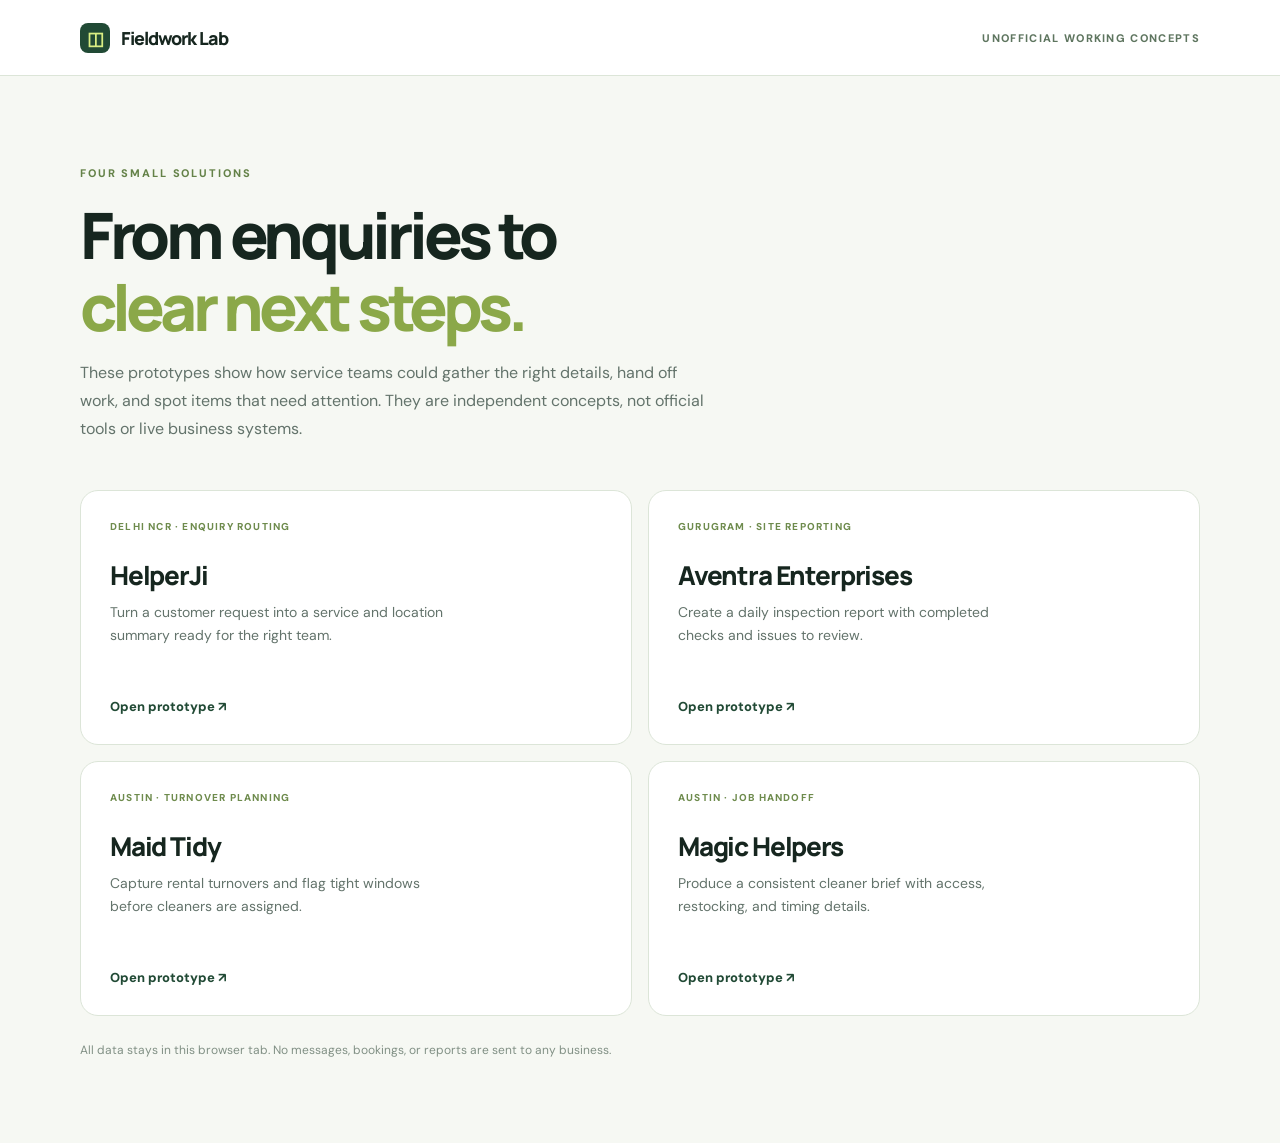
==== index.html @ 58a99dc4 "Build service operations prototypes" ====
<!doctype html><html lang="en"><head><meta charset="utf-8"><meta name="viewport" content="width=device-width,initial-scale=1"><meta name="robots" content="noindex"><title>Service operations concepts</title><link rel="stylesheet" href="style.css"></head><body><header class="top"><div class="shell nav"><a class="logo" href="index.html"><span class="logo-icon">◫</span> Fieldwork Lab</a><span class="top-tag">UNOFFICIAL WORKING CONCEPTS</span></div></header><main class="shell home"><span class="eyebrow">FOUR SMALL SOLUTIONS</span><h1>From enquiries to<br><em>clear next steps.</em></h1><p class="lede">These prototypes show how service teams could gather the right details, hand off work, and spot items that need attention. They are independent concepts, not official tools or live business systems.</p><div class="card-grid"><a class="card" href="helperji.html"><span class="pill">DELHI NCR · ENQUIRY ROUTING</span><h2>HelperJi</h2><p>Turn a customer request into a service and location summary ready for the right team.</p><span class="card-link">Open prototype ↗</span></a><a class="card" href="aventra.html"><span class="pill">GURUGRAM · SITE REPORTING</span><h2>Aventra Enterprises</h2><p>Create a daily inspection report with completed checks and issues to review.</p><span class="card-link">Open prototype ↗</span></a><a class="card" href="maidtidy.html"><span class="pill">AUSTIN · TURNOVER PLANNING</span><h2>Maid Tidy</h2><p>Capture rental turnovers and flag tight windows before cleaners are assigned.</p><span class="card-link">Open prototype ↗</span></a><a class="card" href="magichelpers.html"><span class="pill">AUSTIN · JOB HANDOFF</span><h2>Magic Helpers</h2><p>Produce a consistent cleaner brief with access, restocking, and timing details.</p><span class="card-link">Open prototype ↗</span></a></div><p class="fine">All data stays in this browser tab. No messages, bookings, or reports are sent to any business.</p></main></body></html>
---- style.css ----
@import url('https://fonts.googleapis.com/css2?family=DM+Sans:wght@400;500;600;700&family=Manrope:wght@400;500;600;700;800&display=swap');
:root{--ink:#16261f;--muted:#63736b;--bg:#f6f8f3;--line:#dce5d8;--green:#214a35;--lime:#d9ee83}*{box-sizing:border-box}body{margin:0;background:var(--bg);color:var(--ink);font-family:'DM Sans',Arial,sans-serif}a{text-decoration:none;color:inherit}.shell{width:min(1120px,calc(100% - 40px));margin:auto}.top{background:#fff;border-bottom:1px solid var(--line)}.nav{height:75px;display:flex;align-items:center;justify-content:space-between}.logo{font:800 18px 'Manrope',sans-serif;letter-spacing:-.06em}.logo-icon{display:inline-grid;place-items:center;background:var(--green);color:var(--lime);width:30px;height:30px;border-radius:8px;margin-right:8px;letter-spacing:0}.top-tag,.back{font-size:11px;font-weight:800;letter-spacing:.12em;color:#5e755f}.back:hover{text-decoration:underline}.home{padding:85px 0 70px}.eyebrow{font-size:11px;font-weight:800;letter-spacing:.17em;color:#648248}.home h1,.intro h1{font:800 clamp(40px,5vw,67px)/1.12 'Manrope',sans-serif;letter-spacing:-.067em;margin:17px 0}.home h1 em,.intro h1 em{font-style:normal;color:#8ba849}.lede,.intro p{font-size:16px;line-height:1.75;color:var(--muted);max-width:630px}.card-grid{display:grid;grid-template-columns:repeat(2,1fr);gap:16px;margin-top:47px}.card{display:flex;flex-direction:column;background:white;border:1px solid var(--line);border-radius:18px;min-height:255px;padding:29px;transition:transform .15s,box-shadow .15s}.card:hover{transform:translateY(-3px);box-shadow:0 18px 40px #203a2520}.pill{font-size:10px;font-weight:800;letter-spacing:.12em;color:#6e8b4d}.card h2{font:800 26px 'Manrope',sans-serif;letter-spacing:-.045em;margin:24px 0 8px}.card p{font-size:14px;line-height:1.6;color:var(--muted);margin:0;max-width:350px}.card-link{font-size:13px;font-weight:800;color:var(--green);margin-top:auto;padding-top:25px}.fine{font-size:12px;line-height:1.6;color:#819085;margin-top:25px}.app{padding:65px 0 45px}.intro{margin-bottom:35px}.intro h1{font-size:clamp(37px,4.5vw,61px)}.intro p{margin:0}.workbench{display:grid;grid-template-columns:1fr 1fr;gap:18px;align-items:start}.panel{background:white;border:1px solid var(--line);border-radius:18px;padding:29px;min-height:555px;box-shadow:0 16px 40px #26402b08}.panel-head{display:flex;align-items:flex-start;gap:14px;border-bottom:1px solid var(--line);padding-bottom:23px;margin-bottom:25px}.step{display:grid;place-items:center;width:35px;height:35px;flex:none;border-radius:10px;background:#edf3df;color:#6e8b4d;font-weight:800;font-size:12px}.panel h2{font:800 21px 'Manrope',sans-serif;letter-spacing:-.04em;margin:0}.panel-head p{color:var(--muted);font-size:12px;margin:6px 0 0}.panel form{display:flex;flex-direction:column}.panel label{font-size:12px;font-weight:800;margin-bottom:8px}.panel input:not([type=checkbox]),.panel select,.panel textarea{font:14px 'DM Sans',Arial,sans-serif;color:var(--ink);width:100%;border:1px solid #d6e1d4;border-radius:9px;background:#fbfcf9;padding:12px 13px;margin-bottom:18px}.panel textarea{min-height:90px;resize:vertical}.panel input:focus,.panel select:focus,.panel textarea:focus{outline:2px solid #a6c277;outline-offset:1px}.form-row{display:grid;grid-template-columns:1fr 1fr;gap:14px}.form-row>div{display:flex;flex-direction:column}.primary,.secondary{font:800 13px 'DM Sans',Arial,sans-serif;border-radius:9px;padding:14px 18px;cursor:pointer}.primary{background:var(--green);color:white;border:1px solid var(--green);display:flex;justify-content:space-between;align-items:center}.primary:hover{background:#356149}.secondary{background:#f5f8ef;color:var(--green);border:1px solid #cfdfc0}.secondary:hover{background:#eaf2de}.empty{border:1px dashed #cbd9c7;background:#fbfcf9;border-radius:12px;min-height:320px;display:flex;flex-direction:column;align-items:center;justify-content:center;text-align:center;padding:25px}.empty-icon{font-size:33px;color:#85a65c;border-radius:15px;background:#eaf3d8;width:63px;height:63px;display:grid;place-items:center;margin-bottom:20px}.empty strong{font:800 17px 'Manrope',sans-serif}.empty p{font-size:13px;color:var(--muted);line-height:1.6;max-width:240px}.result[hidden],.empty[hidden],.secondary[hidden]{display:none}.result-kicker{color:#708d51;font-size:10px;font-weight:800;letter-spacing:.12em}.result h3{font:800 22px 'Manrope',sans-serif;letter-spacing:-.03em;margin:9px 0}.status{display:inline-block;background:#eff4df;color:#53723b;border-radius:50px;padding:8px 11px;font-size:12px;font-weight:800}.status.alert{background:#fff1dc;color:#976719}.divider{height:1px;background:var(--line);margin:24px 0}.result pre{white-space:pre-wrap;overflow-wrap:anywhere;font:13px/1.7 'DM Sans',Arial,sans-serif;color:#405148;background:#f8faf5;border:1px solid #e5ede0;border-radius:10px;padding:18px}.metric{display:flex;align-items:baseline;gap:10px}.metric strong{font:800 45px 'Manrope',sans-serif;letter-spacing:-.05em}.metric span{color:var(--muted);font-size:13px}.checklist{display:flex;flex-direction:column;gap:4px;margin-bottom:20px}.check{display:flex;align-items:center;gap:12px;background:#f8faf5;padding:12px;border-radius:8px;font-size:13px!important;font-weight:600!important;margin:0!important}.check input{accent-color:var(--green);width:16px;height:16px}.board{display:flex;flex-direction:column;gap:12px}.job-card{border:1px solid var(--line);border-radius:12px;padding:17px;background:#fbfcf9}.job-card h3{font:800 17px 'Manrope',sans-serif;margin:0 0 8px}.job-card p{font-size:12px;color:var(--muted);margin:5px 0}.job-card .status{margin-top:9px}.board+.secondary{margin-top:20px}@media(max-width:780px){.workbench,.card-grid{grid-template-columns:1fr}.panel{min-height:0}.home{padding-top:60px}.app{padding-top:48px}}@media(max-width:480px){.shell{width:calc(100% - 28px)}.top-tag{display:none}.panel{padding:20px}.form-row{grid-template-columns:1fr}.home h1,.intro h1{font-size:40px}}
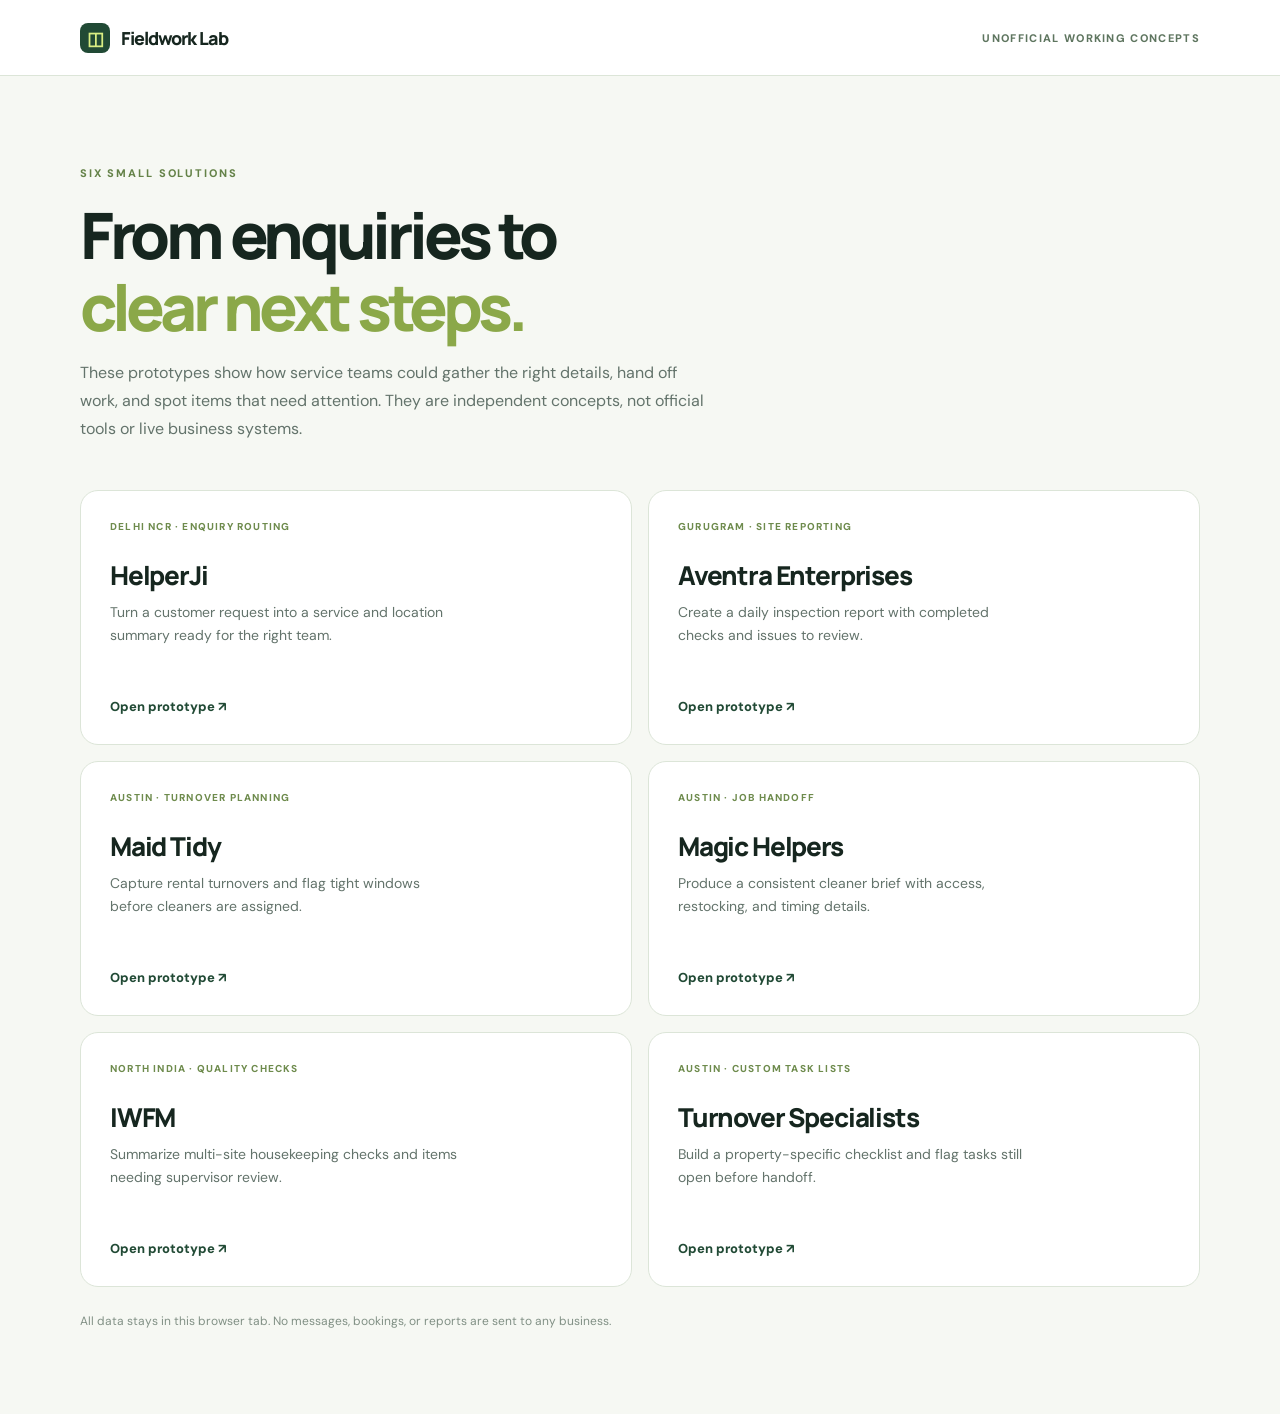
==== commit 6f0b4031: "Add site quality and custom turnover prototypes" ====
--- a/index.html
+++ b/index.html
@@ -1 +1 @@
-<!doctype html><html lang="en"><head><meta charset="utf-8"><meta name="viewport" content="width=device-width,initial-scale=1"><meta name="robots" content="noindex"><title>Service operations concepts</title><link rel="stylesheet" href="style.css"></head><body><header class="top"><div class="shell nav"><a class="logo" href="index.html"><span class="logo-icon">◫</span> Fieldwork Lab</a><span class="top-tag">UNOFFICIAL WORKING CONCEPTS</span></div></header><main class="shell home"><span class="eyebrow">FOUR SMALL SOLUTIONS</span><h1>From enquiries to<br><em>clear next steps.</em></h1><p class="lede">These prototypes show how service teams could gather the right details, hand off work, and spot items that need attention. They are independent concepts, not official tools or live business systems.</p><div class="card-grid"><a class="card" href="helperji.html"><span class="pill">DELHI NCR · ENQUIRY ROUTING</span><h2>HelperJi</h2><p>Turn a customer request into a service and location summary ready for the right team.</p><span class="card-link">Open prototype ↗</span></a><a class="card" href="aventra.html"><span class="pill">GURUGRAM · SITE REPORTING</span><h2>Aventra Enterprises</h2><p>Create a daily inspection report with completed checks and issues to review.</p><span class="card-link">Open prototype ↗</span></a><a class="card" href="maidtidy.html"><span class="pill">AUSTIN · TURNOVER PLANNING</span><h2>Maid Tidy</h2><p>Capture rental turnovers and flag tight windows before cleaners are assigned.</p><span class="card-link">Open prototype ↗</span></a><a class="card" href="magichelpers.html"><span class="pill">AUSTIN · JOB HANDOFF</span><h2>Magic Helpers</h2><p>Produce a consistent cleaner brief with access, restocking, and timing details.</p><span class="card-link">Open prototype ↗</span></a></div><p class="fine">All data stays in this browser tab. No messages, bookings, or reports are sent to any business.</p></main></body></html>
+<!doctype html><html lang="en"><head><meta charset="utf-8"><meta name="viewport" content="width=device-width,initial-scale=1"><meta name="robots" content="noindex"><title>Service operations concepts</title><link rel="stylesheet" href="style.css"></head><body><header class="top"><div class="shell nav"><a class="logo" href="index.html"><span class="logo-icon">◫</span> Fieldwork Lab</a><span class="top-tag">UNOFFICIAL WORKING CONCEPTS</span></div></header><main class="shell home"><span class="eyebrow">SIX SMALL SOLUTIONS</span><h1>From enquiries to<br><em>clear next steps.</em></h1><p class="lede">These prototypes show how service teams could gather the right details, hand off work, and spot items that need attention. They are independent concepts, not official tools or live business systems.</p><div class="card-grid"><a class="card" href="helperji.html"><span class="pill">DELHI NCR · ENQUIRY ROUTING</span><h2>HelperJi</h2><p>Turn a customer request into a service and location summary ready for the right team.</p><span class="card-link">Open prototype ↗</span></a><a class="card" href="aventra.html"><span class="pill">GURUGRAM · SITE REPORTING</span><h2>Aventra Enterprises</h2><p>Create a daily inspection report with completed checks and issues to review.</p><span class="card-link">Open prototype ↗</span></a><a class="card" href="maidtidy.html"><span class="pill">AUSTIN · TURNOVER PLANNING</span><h2>Maid Tidy</h2><p>Capture rental turnovers and flag tight windows before cleaners are assigned.</p><span class="card-link">Open prototype ↗</span></a><a class="card" href="magichelpers.html"><span class="pill">AUSTIN · JOB HANDOFF</span><h2>Magic Helpers</h2><p>Produce a consistent cleaner brief with access, restocking, and timing details.</p><span class="card-link">Open prototype ↗</span></a><a class="card" href="iwfm.html"><span class="pill">NORTH INDIA · QUALITY CHECKS</span><h2>IWFM</h2><p>Summarize multi-site housekeeping checks and items needing supervisor review.</p><span class="card-link">Open prototype ↗</span></a><a class="card" href="turnoverspecialists.html"><span class="pill">AUSTIN · CUSTOM TASK LISTS</span><h2>Turnover Specialists</h2><p>Build a property-specific checklist and flag tasks still open before handoff.</p><span class="card-link">Open prototype ↗</span></a></div><p class="fine">All data stays in this browser tab. No messages, bookings, or reports are sent to any business.</p></main></body></html>
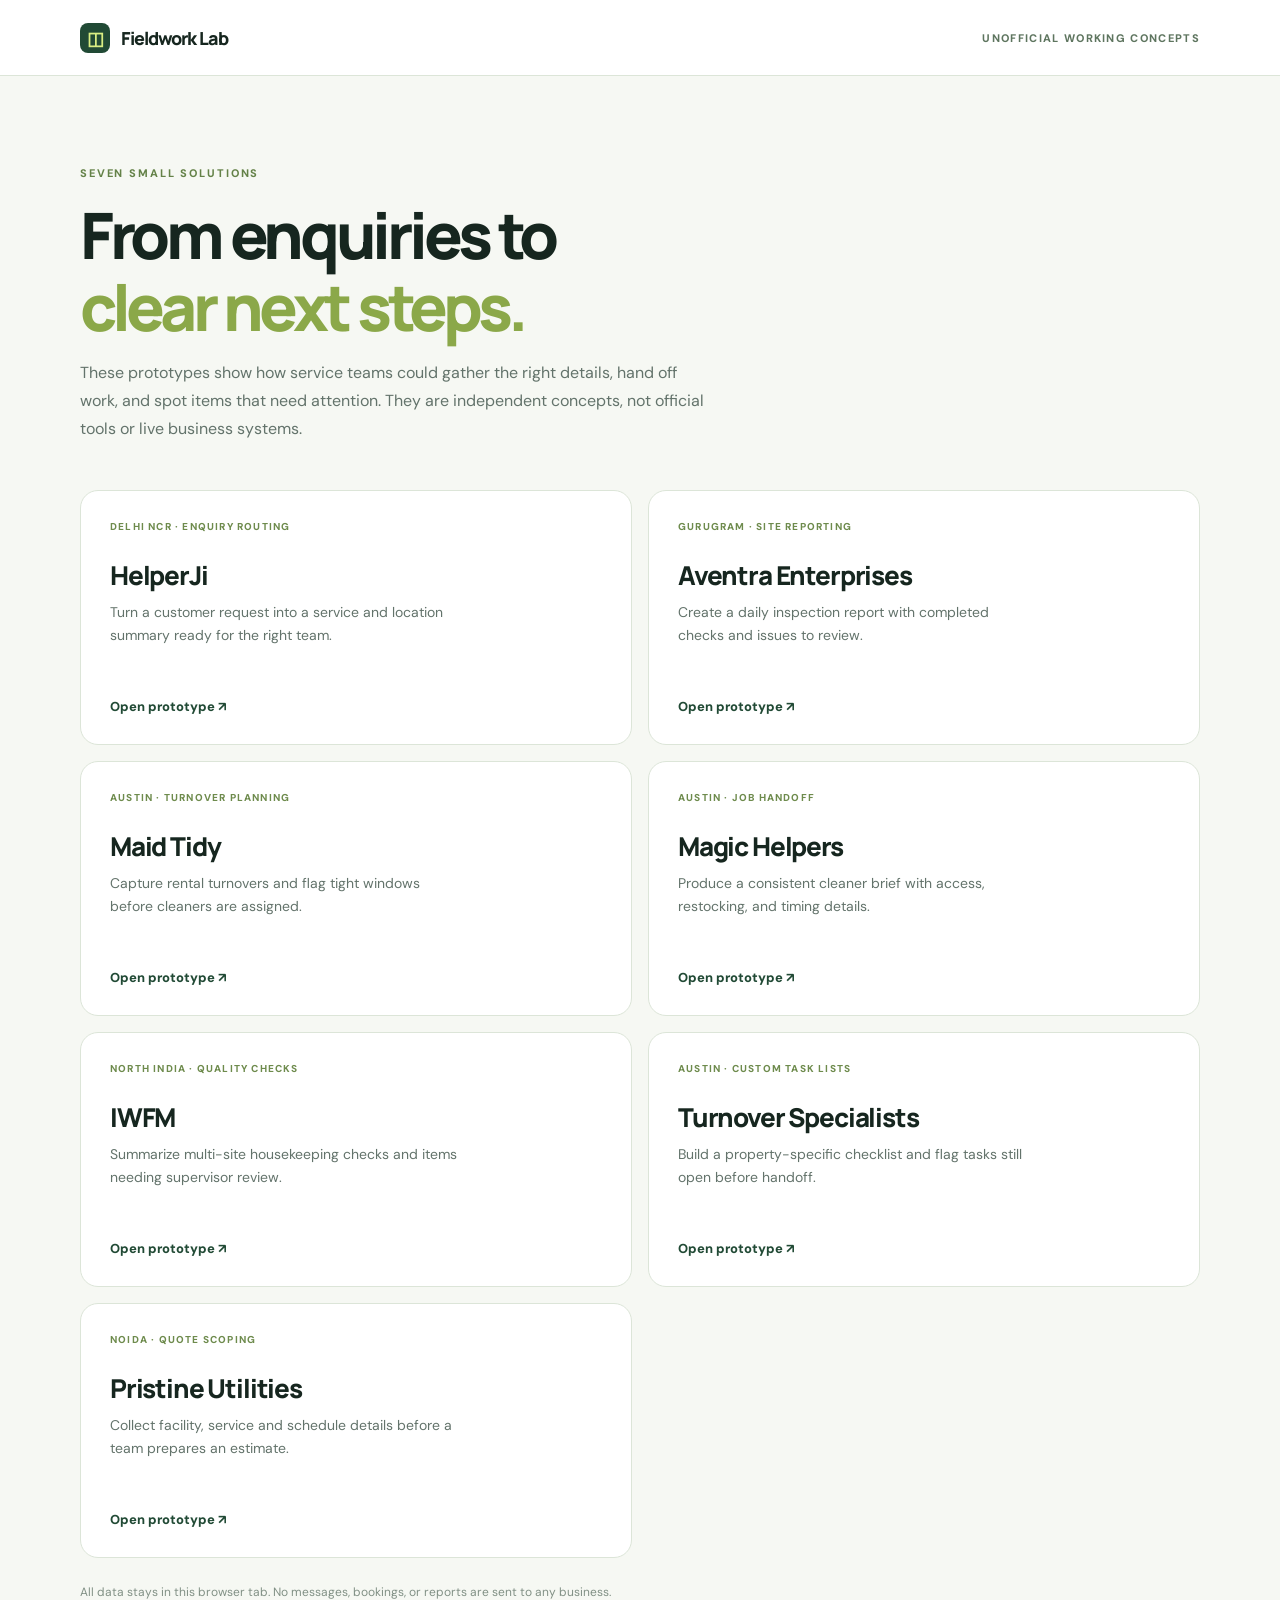
==== commit ede1d975: "Add facility quote scoping prototype" ====
--- a/index.html
+++ b/index.html
@@ -1 +1 @@
-<!doctype html><html lang="en"><head><meta charset="utf-8"><meta name="viewport" content="width=device-width,initial-scale=1"><meta name="robots" content="noindex"><title>Service operations concepts</title><link rel="stylesheet" href="style.css"></head><body><header class="top"><div class="shell nav"><a class="logo" href="index.html"><span class="logo-icon">◫</span> Fieldwork Lab</a><span class="top-tag">UNOFFICIAL WORKING CONCEPTS</span></div></header><main class="shell home"><span class="eyebrow">SIX SMALL SOLUTIONS</span><h1>From enquiries to<br><em>clear next steps.</em></h1><p class="lede">These prototypes show how service teams could gather the right details, hand off work, and spot items that need attention. They are independent concepts, not official tools or live business systems.</p><div class="card-grid"><a class="card" href="helperji.html"><span class="pill">DELHI NCR · ENQUIRY ROUTING</span><h2>HelperJi</h2><p>Turn a customer request into a service and location summary ready for the right team.</p><span class="card-link">Open prototype ↗</span></a><a class="card" href="aventra.html"><span class="pill">GURUGRAM · SITE REPORTING</span><h2>Aventra Enterprises</h2><p>Create a daily inspection report with completed checks and issues to review.</p><span class="card-link">Open prototype ↗</span></a><a class="card" href="maidtidy.html"><span class="pill">AUSTIN · TURNOVER PLANNING</span><h2>Maid Tidy</h2><p>Capture rental turnovers and flag tight windows before cleaners are assigned.</p><span class="card-link">Open prototype ↗</span></a><a class="card" href="magichelpers.html"><span class="pill">AUSTIN · JOB HANDOFF</span><h2>Magic Helpers</h2><p>Produce a consistent cleaner brief with access, restocking, and timing details.</p><span class="card-link">Open prototype ↗</span></a><a class="card" href="iwfm.html"><span class="pill">NORTH INDIA · QUALITY CHECKS</span><h2>IWFM</h2><p>Summarize multi-site housekeeping checks and items needing supervisor review.</p><span class="card-link">Open prototype ↗</span></a><a class="card" href="turnoverspecialists.html"><span class="pill">AUSTIN · CUSTOM TASK LISTS</span><h2>Turnover Specialists</h2><p>Build a property-specific checklist and flag tasks still open before handoff.</p><span class="card-link">Open prototype ↗</span></a></div><p class="fine">All data stays in this browser tab. No messages, bookings, or reports are sent to any business.</p></main></body></html>
+<!doctype html><html lang="en"><head><meta charset="utf-8"><meta name="viewport" content="width=device-width,initial-scale=1"><meta name="robots" content="noindex"><title>Service operations concepts</title><link rel="stylesheet" href="style.css"></head><body><header class="top"><div class="shell nav"><a class="logo" href="index.html"><span class="logo-icon">◫</span> Fieldwork Lab</a><span class="top-tag">UNOFFICIAL WORKING CONCEPTS</span></div></header><main class="shell home"><span class="eyebrow">SEVEN SMALL SOLUTIONS</span><h1>From enquiries to<br><em>clear next steps.</em></h1><p class="lede">These prototypes show how service teams could gather the right details, hand off work, and spot items that need attention. They are independent concepts, not official tools or live business systems.</p><div class="card-grid"><a class="card" href="helperji.html"><span class="pill">DELHI NCR · ENQUIRY ROUTING</span><h2>HelperJi</h2><p>Turn a customer request into a service and location summary ready for the right team.</p><span class="card-link">Open prototype ↗</span></a><a class="card" href="aventra.html"><span class="pill">GURUGRAM · SITE REPORTING</span><h2>Aventra Enterprises</h2><p>Create a daily inspection report with completed checks and issues to review.</p><span class="card-link">Open prototype ↗</span></a><a class="card" href="maidtidy.html"><span class="pill">AUSTIN · TURNOVER PLANNING</span><h2>Maid Tidy</h2><p>Capture rental turnovers and flag tight windows before cleaners are assigned.</p><span class="card-link">Open prototype ↗</span></a><a class="card" href="magichelpers.html"><span class="pill">AUSTIN · JOB HANDOFF</span><h2>Magic Helpers</h2><p>Produce a consistent cleaner brief with access, restocking, and timing details.</p><span class="card-link">Open prototype ↗</span></a><a class="card" href="iwfm.html"><span class="pill">NORTH INDIA · QUALITY CHECKS</span><h2>IWFM</h2><p>Summarize multi-site housekeeping checks and items needing supervisor review.</p><span class="card-link">Open prototype ↗</span></a><a class="card" href="turnoverspecialists.html"><span class="pill">AUSTIN · CUSTOM TASK LISTS</span><h2>Turnover Specialists</h2><p>Build a property-specific checklist and flag tasks still open before handoff.</p><span class="card-link">Open prototype ↗</span></a><a class="card" href="pristine.html"><span class="pill">NOIDA · QUOTE SCOPING</span><h2>Pristine Utilities</h2><p>Collect facility, service and schedule details before a team prepares an estimate.</p><span class="card-link">Open prototype ↗</span></a></div><p class="fine">All data stays in this browser tab. No messages, bookings, or reports are sent to any business.</p></main></body></html>
